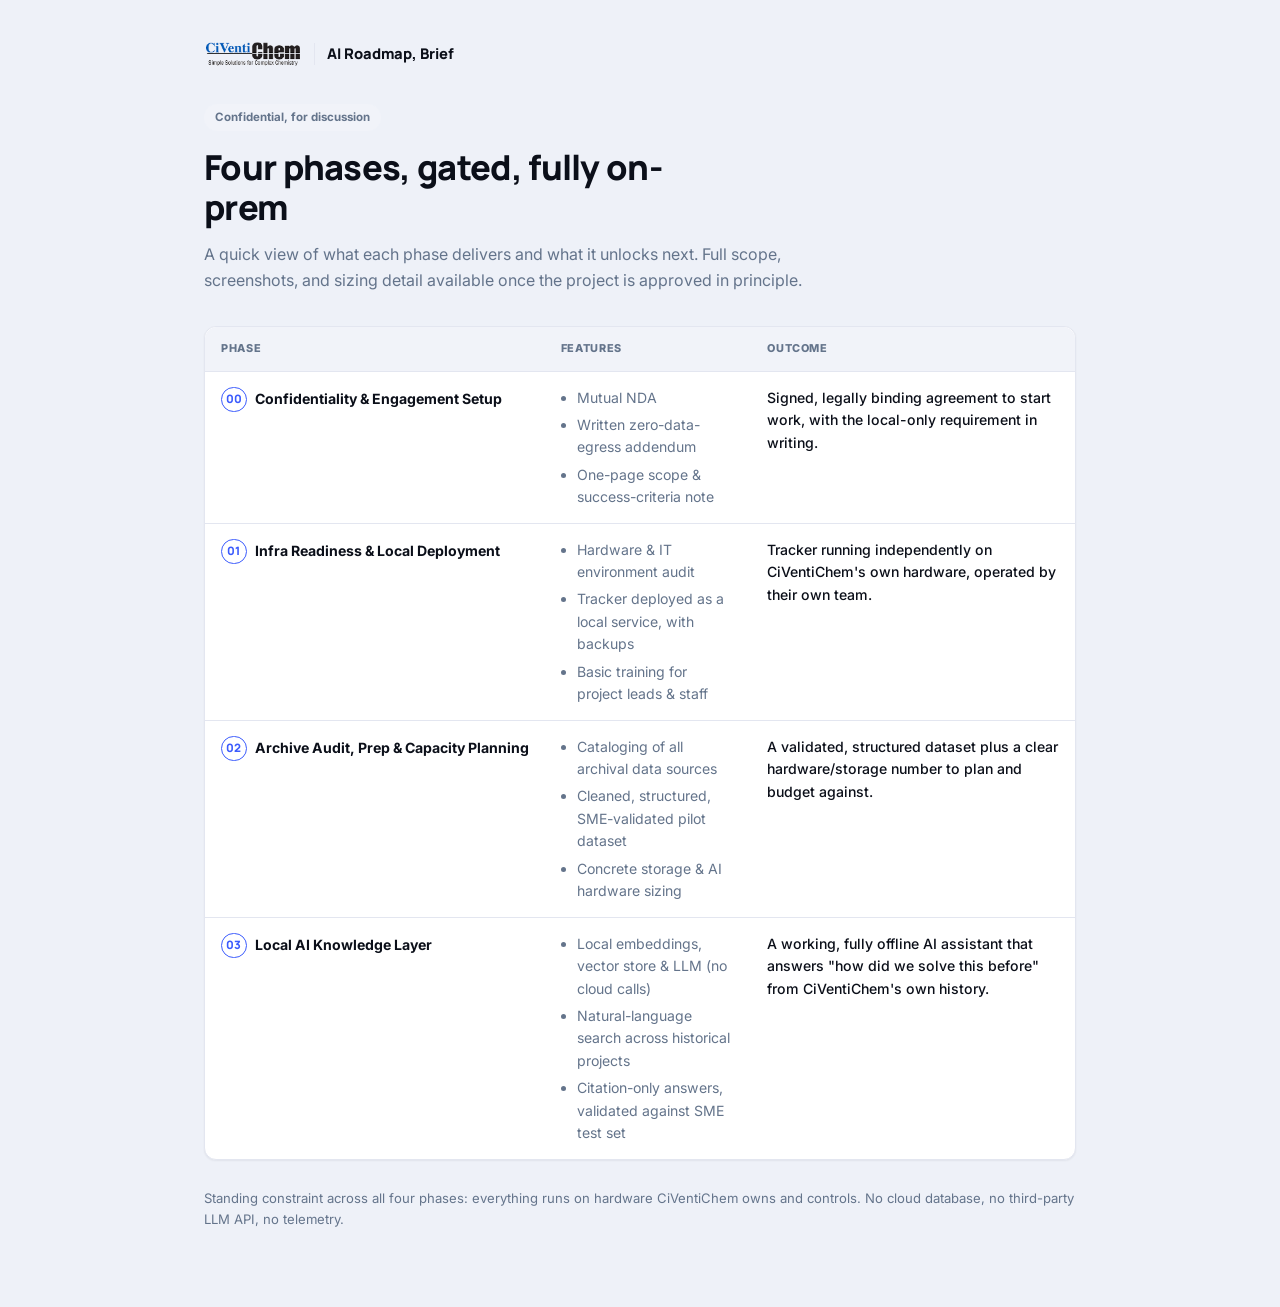
==== docs/proposal/brief/index.html @ 5295c0d1 "Add a one-table discussion brief, separate from the full roadmap Feedback was that the full roadmap " ====
<!doctype html>
<html lang="en">
<head>
<meta charset="utf-8">
<meta name="viewport" content="width=device-width, initial-scale=1">
<title>CiVentiChem Roadmap Brief</title>
<link rel="preconnect" href="https://fonts.gstatic.com" crossorigin>
<link rel="stylesheet" href="https://fonts.googleapis.com/css2?family=Manrope:wght@700;800&family=Inter:wght@400;500;600;700&display=swap">
<style>
  :root{
    --page-bg:#eef1f8;
    --card:#ffffff;
    --foreground:#0b0f19;
    --muted:#f1f3f9;
    --muted-foreground:#64748b;
    --primary:#3b5bfd;
    --accent:#e05299;
    --border:#e3e6f0;
    --radius:0.75rem;
    --font-body:"Inter", system-ui, sans-serif;
    --font-heading:"Manrope", system-ui, sans-serif;
    --shadow-sm:0 1px 2px rgba(15,23,42,.06);
  }
  *{ box-sizing:border-box; }
  body{
    margin:0; background:var(--page-bg); color:var(--foreground);
    font-family:var(--font-body); font-size:15px; line-height:1.6;
    -webkit-font-smoothing:antialiased;
  }
  h1,h2{ font-family:var(--font-heading); font-weight:800; letter-spacing:-0.02em; margin:0; }
  .shell{ max-width:920px; margin:0 auto; padding:2.5rem 1.5rem 4rem; }

  .brand{ display:flex; align-items:center; gap:.75rem; margin-bottom:2.25rem; }
  .brand img{ height:1.75rem; width:auto; display:block; }
  .brand-divider{ width:1px; height:1.4rem; background:var(--border); }
  .brand-name{ font-family:var(--font-heading); font-weight:800; font-size:.92rem; }

  .badge{
    display:inline-flex; align-items:center; border-radius:999px;
    padding:.28rem .7rem; font-size:.72rem; font-weight:700;
    background:var(--muted); color:var(--muted-foreground); margin-bottom:1rem;
  }

  h1{ font-size:clamp(1.6rem,3.4vw,2.15rem); line-height:1.15; max-width:22ch; margin-bottom:.85rem; }
  .dek{ color:var(--muted-foreground); font-size:1rem; max-width:64ch; margin-bottom:2rem; }

  .table-wrap{
    overflow-x:auto; background:var(--card); border:1px solid var(--border);
    border-radius:var(--radius); box-shadow:var(--shadow-sm);
  }
  table{ width:100%; border-collapse:collapse; font-size:.88rem; }
  th{
    text-align:left; font-size:.68rem; font-weight:800; letter-spacing:.06em; text-transform:uppercase;
    color:var(--muted-foreground); padding:.85rem 1rem; border-bottom:1px solid var(--border);
    background:var(--muted);
  }
  th:first-child{ border-top-left-radius:var(--radius); }
  th:last-child{ border-top-right-radius:var(--radius); }
  td{ padding:.9rem 1rem; border-bottom:1px solid var(--border); vertical-align:top; }
  tr:last-child td{ border-bottom:none; }
  .phase-cell{ white-space:nowrap; }
  .phase-num{
    display:inline-flex; align-items:center; justify-content:center;
    width:1.6rem; height:1.6rem; border-radius:50%; border:1.5px solid var(--primary);
    color:var(--primary); font-family:var(--font-heading); font-weight:800; font-size:.72rem;
    margin-right:.5rem;
  }
  .phase-name{ font-weight:700; }
  td ul{ margin:0; padding-left:1.05rem; color:var(--muted-foreground); }
  td ul li{ margin-bottom:.3rem; }
  td ul li:last-child{ margin-bottom:0; }
  .outcome{ color:var(--foreground); font-weight:500; }

  .footnote{ margin-top:1.75rem; font-size:.82rem; color:var(--muted-foreground); }
</style>
</head>
<body>
  <div class="shell">
    <div class="brand">
      <img src="civentichem-logo.png" alt="CiVentiChem">
      <div class="brand-divider"></div>
      <span class="brand-name">AI Roadmap, Brief</span>
    </div>

    <span class="badge">Confidential, for discussion</span>
    <h1>Four phases, gated, fully on-prem</h1>
    <p class="dek">A quick view of what each phase delivers and what it unlocks next. Full scope, screenshots, and sizing detail available once the project is approved in principle.</p>

    <div class="table-wrap">
      <table>
        <thead>
          <tr>
            <th>Phase</th>
            <th>Features</th>
            <th>Outcome</th>
          </tr>
        </thead>
        <tbody>
          <tr>
            <td class="phase-cell"><span class="phase-num">00</span><span class="phase-name">Confidentiality &amp; Engagement Setup</span></td>
            <td>
              <ul>
                <li>Mutual NDA</li>
                <li>Written zero-data-egress addendum</li>
                <li>One-page scope &amp; success-criteria note</li>
              </ul>
            </td>
            <td class="outcome">Signed, legally binding agreement to start work, with the local-only requirement in writing.</td>
          </tr>
          <tr>
            <td class="phase-cell"><span class="phase-num">01</span><span class="phase-name">Infra Readiness &amp; Local Deployment</span></td>
            <td>
              <ul>
                <li>Hardware &amp; IT environment audit</li>
                <li>Tracker deployed as a local service, with backups</li>
                <li>Basic training for project leads &amp; staff</li>
              </ul>
            </td>
            <td class="outcome">Tracker running independently on CiVentiChem's own hardware, operated by their own team.</td>
          </tr>
          <tr>
            <td class="phase-cell"><span class="phase-num">02</span><span class="phase-name">Archive Audit, Prep &amp; Capacity Planning</span></td>
            <td>
              <ul>
                <li>Cataloging of all archival data sources</li>
                <li>Cleaned, structured, SME-validated pilot dataset</li>
                <li>Concrete storage &amp; AI hardware sizing</li>
              </ul>
            </td>
            <td class="outcome">A validated, structured dataset plus a clear hardware/storage number to plan and budget against.</td>
          </tr>
          <tr>
            <td class="phase-cell"><span class="phase-num">03</span><span class="phase-name">Local AI Knowledge Layer</span></td>
            <td>
              <ul>
                <li>Local embeddings, vector store &amp; LLM (no cloud calls)</li>
                <li>Natural-language search across historical projects</li>
                <li>Citation-only answers, validated against SME test set</li>
              </ul>
            </td>
            <td class="outcome">A working, fully offline AI assistant that answers "how did we solve this before" from CiVentiChem's own history.</td>
          </tr>
        </tbody>
      </table>
    </div>

    <p class="footnote">Standing constraint across all four phases: everything runs on hardware CiVentiChem owns and controls. No cloud database, no third-party LLM API, no telemetry.</p>
  </div>
</body>
</html>
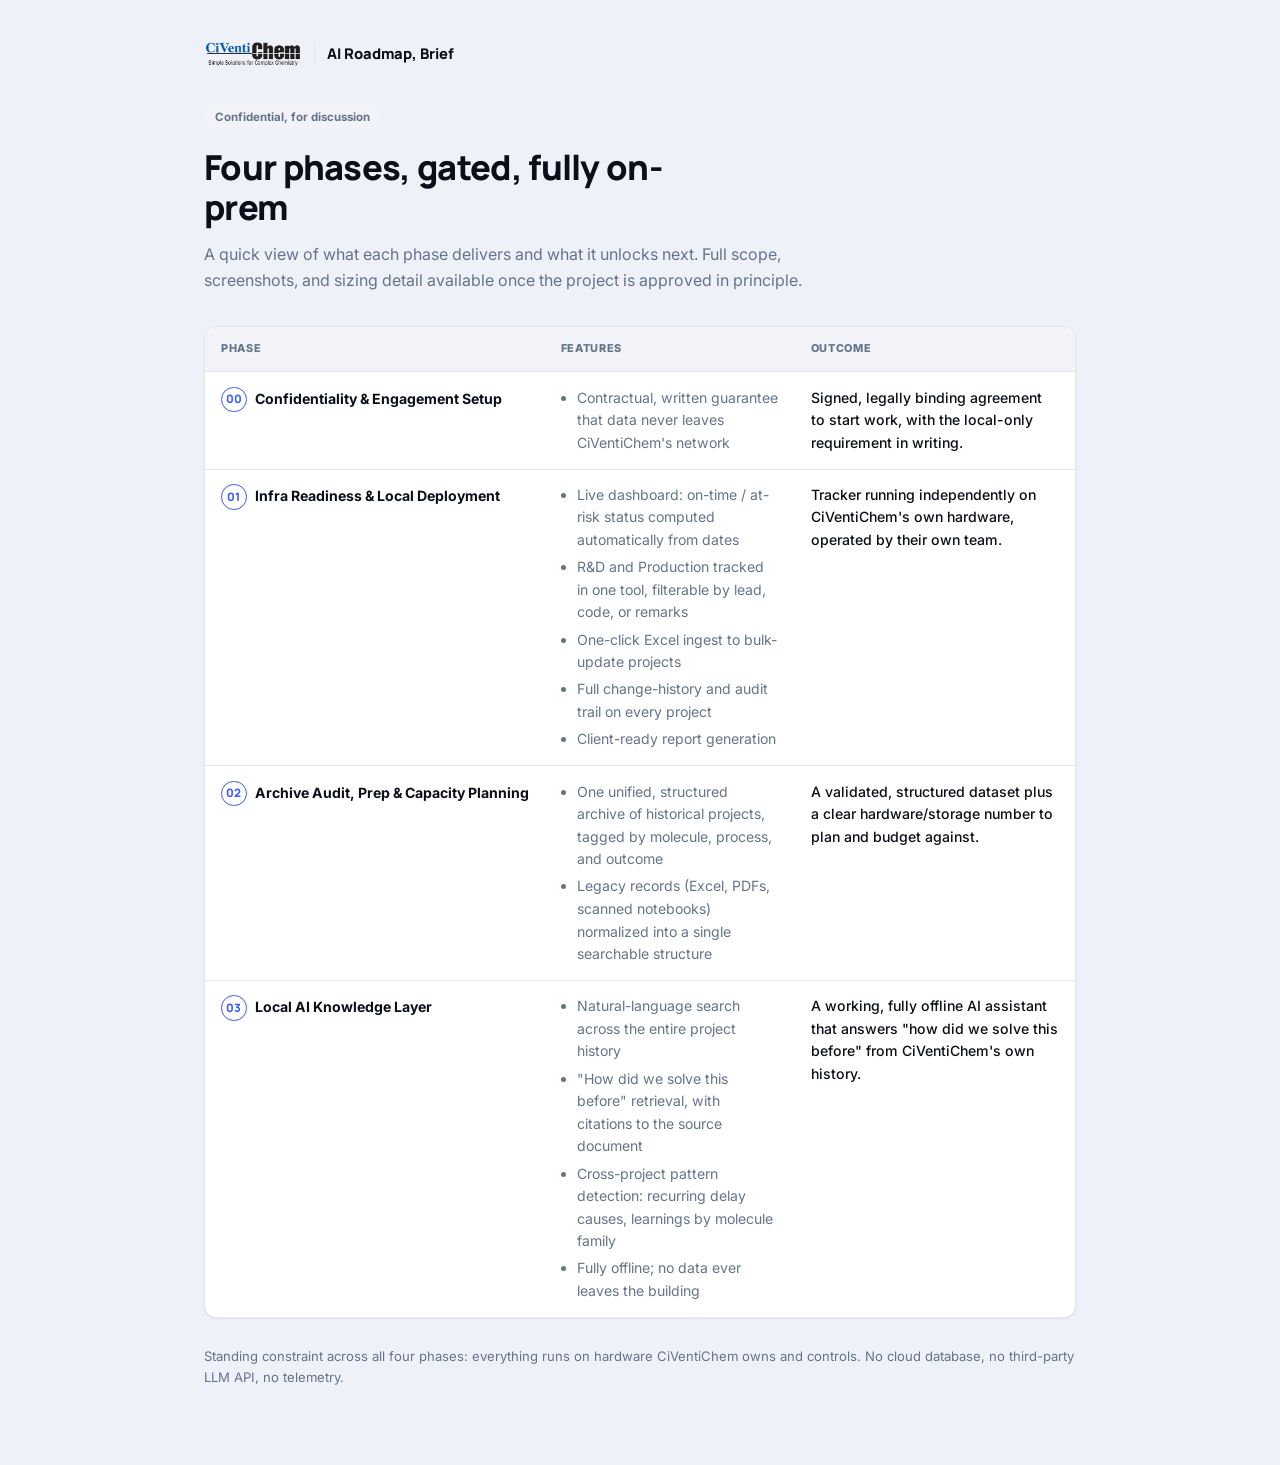
==== commit e5fbc479: "Rewrite brief's Features column around product capabilities Was listing phase activities (NDA, hardw" ====
--- a/docs/proposal/brief/index.html
+++ b/docs/proposal/brief/index.html
@@ -100,9 +100,7 @@
             <td class="phase-cell"><span class="phase-num">00</span><span class="phase-name">Confidentiality &amp; Engagement Setup</span></td>
             <td>
               <ul>
-                <li>Mutual NDA</li>
-                <li>Written zero-data-egress addendum</li>
-                <li>One-page scope &amp; success-criteria note</li>
+                <li>Contractual, written guarantee that data never leaves CiVentiChem's network</li>
               </ul>
             </td>
             <td class="outcome">Signed, legally binding agreement to start work, with the local-only requirement in writing.</td>
@@ -111,9 +109,11 @@
             <td class="phase-cell"><span class="phase-num">01</span><span class="phase-name">Infra Readiness &amp; Local Deployment</span></td>
             <td>
               <ul>
-                <li>Hardware &amp; IT environment audit</li>
-                <li>Tracker deployed as a local service, with backups</li>
-                <li>Basic training for project leads &amp; staff</li>
+                <li>Live dashboard: on-time / at-risk status computed automatically from dates</li>
+                <li>R&amp;D and Production tracked in one tool, filterable by lead, code, or remarks</li>
+                <li>One-click Excel ingest to bulk-update projects</li>
+                <li>Full change-history and audit trail on every project</li>
+                <li>Client-ready report generation</li>
               </ul>
             </td>
             <td class="outcome">Tracker running independently on CiVentiChem's own hardware, operated by their own team.</td>
@@ -122,9 +122,8 @@
             <td class="phase-cell"><span class="phase-num">02</span><span class="phase-name">Archive Audit, Prep &amp; Capacity Planning</span></td>
             <td>
               <ul>
-                <li>Cataloging of all archival data sources</li>
-                <li>Cleaned, structured, SME-validated pilot dataset</li>
-                <li>Concrete storage &amp; AI hardware sizing</li>
+                <li>One unified, structured archive of historical projects, tagged by molecule, process, and outcome</li>
+                <li>Legacy records (Excel, PDFs, scanned notebooks) normalized into a single searchable structure</li>
               </ul>
             </td>
             <td class="outcome">A validated, structured dataset plus a clear hardware/storage number to plan and budget against.</td>
@@ -133,9 +132,10 @@
             <td class="phase-cell"><span class="phase-num">03</span><span class="phase-name">Local AI Knowledge Layer</span></td>
             <td>
               <ul>
-                <li>Local embeddings, vector store &amp; LLM (no cloud calls)</li>
-                <li>Natural-language search across historical projects</li>
-                <li>Citation-only answers, validated against SME test set</li>
+                <li>Natural-language search across the entire project history</li>
+                <li>"How did we solve this before" retrieval, with citations to the source document</li>
+                <li>Cross-project pattern detection: recurring delay causes, learnings by molecule family</li>
+                <li>Fully offline; no data ever leaves the building</li>
               </ul>
             </td>
             <td class="outcome">A working, fully offline AI assistant that answers "how did we solve this before" from CiVentiChem's own history.</td>
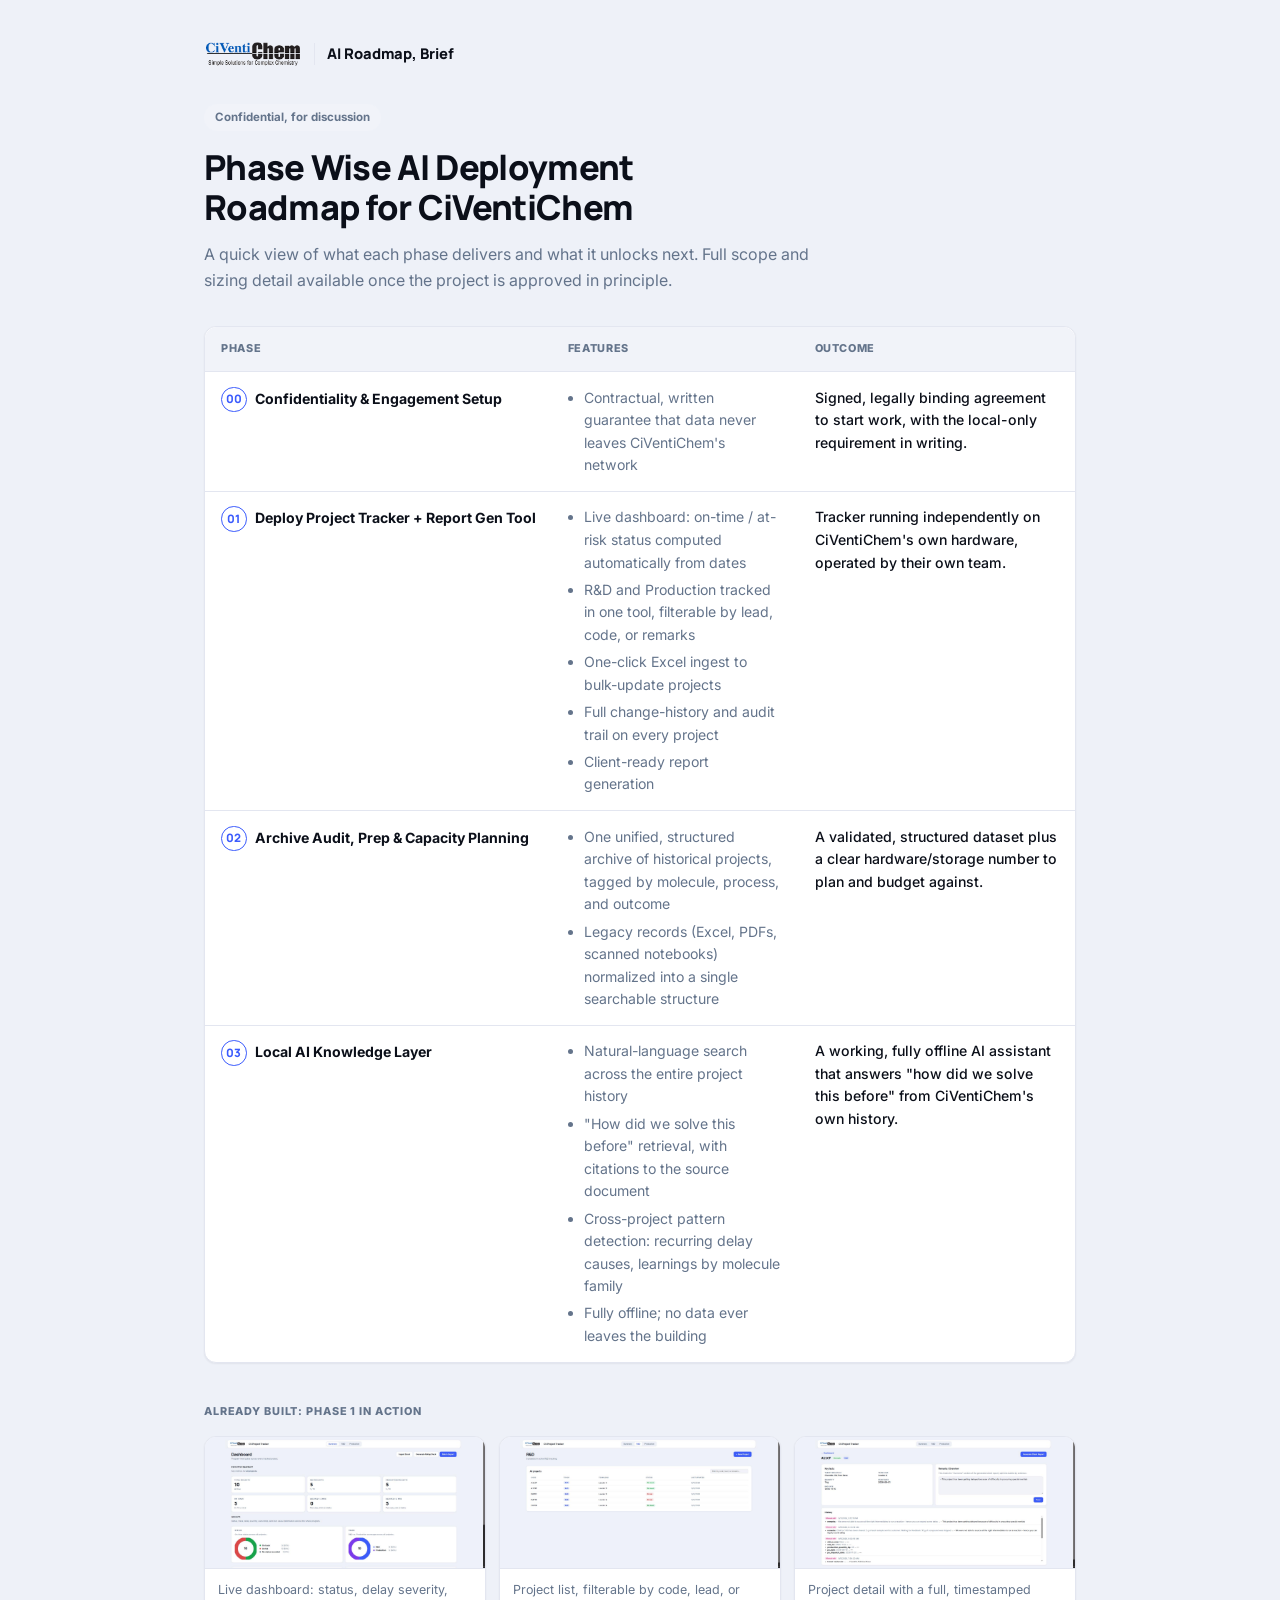
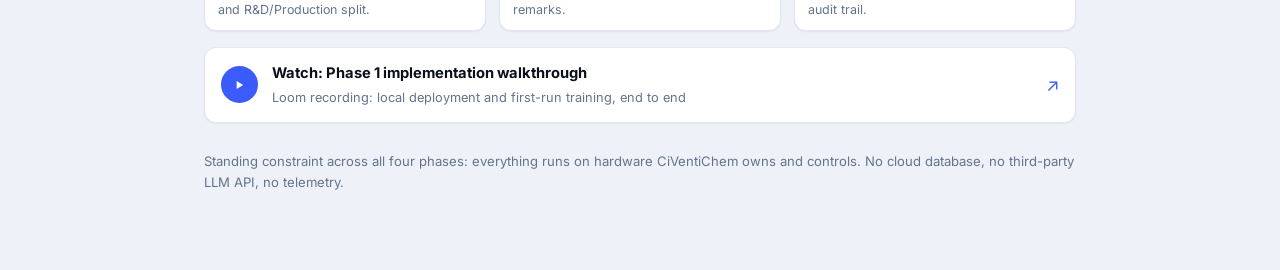
==== commit cf865c87: "Rename Phase 1, retitle brief, add screenshots and Loom link - Phase 1 renamed to "Deploy Project Tr" ====
--- a/docs/proposal/brief/index.html
+++ b/docs/proposal/brief/index.html
@@ -3,7 +3,7 @@
 <head>
 <meta charset="utf-8">
 <meta name="viewport" content="width=device-width, initial-scale=1">
-<title>CiVentiChem Roadmap Brief</title>
+<title>Phase Wise AI Deployment Roadmap for CiVentiChem</title>
 <link rel="preconnect" href="https://fonts.gstatic.com" crossorigin>
 <link rel="stylesheet" href="https://fonts.googleapis.com/css2?family=Manrope:wght@700;800&family=Inter:wght@400;500;600;700&display=swap">
 <style>
@@ -72,6 +72,30 @@
   .outcome{ color:var(--foreground); font-weight:500; }
 
   .footnote{ margin-top:1.75rem; font-size:.82rem; color:var(--muted-foreground); }
+
+  .section-eyebrow{ font-size:.68rem; font-weight:800; letter-spacing:.08em; text-transform:uppercase; color:var(--muted-foreground); margin:2.5rem 0 1rem; }
+  .gallery{ display:grid; grid-template-columns:repeat(3,1fr); gap:.85rem; }
+  .gallery-item{ background:var(--card); border:1px solid var(--border); border-radius:var(--radius); box-shadow:var(--shadow-sm); overflow:hidden; }
+  .gallery-item img{ display:block; width:100%; height:auto; border-bottom:1px solid var(--border); }
+  .gallery-cap{ padding:.65rem .8rem; font-size:.78rem; color:var(--muted-foreground); }
+  @media (max-width:700px){ .gallery{ grid-template-columns:1fr; } }
+
+  .video-link{
+    display:flex; align-items:center; gap:.9rem; text-decoration:none; color:var(--foreground);
+    background:var(--card); border:1px solid var(--border); border-radius:var(--radius);
+    box-shadow:var(--shadow-sm); padding:.85rem 1rem; margin-top:1rem;
+    transition:border-color .15s ease, transform .15s ease;
+  }
+  .video-link:hover{ border-color:var(--primary); transform:translateY(-1px); }
+  .video-play{
+    flex-shrink:0; width:2.3rem; height:2.3rem; border-radius:50%;
+    background:var(--primary); color:#fff; display:flex; align-items:center; justify-content:center;
+  }
+  .video-play svg{ width:14px; height:14px; }
+  .video-text{ display:flex; flex-direction:column; gap:.15rem; flex:1; }
+  .video-title{ font-weight:700; font-size:.92rem; }
+  .video-sub{ font-size:.8rem; color:var(--muted-foreground); }
+  .video-arrow{ color:var(--primary); font-size:1.1rem; flex-shrink:0; }
 </style>
 </head>
 <body>
@@ -83,8 +107,8 @@
     </div>
 
     <span class="badge">Confidential, for discussion</span>
-    <h1>Four phases, gated, fully on-prem</h1>
-    <p class="dek">A quick view of what each phase delivers and what it unlocks next. Full scope, screenshots, and sizing detail available once the project is approved in principle.</p>
+    <h1>Phase Wise AI Deployment Roadmap for CiVentiChem</h1>
+    <p class="dek">A quick view of what each phase delivers and what it unlocks next. Full scope and sizing detail available once the project is approved in principle.</p>
 
     <div class="table-wrap">
       <table>
@@ -106,7 +130,7 @@
             <td class="outcome">Signed, legally binding agreement to start work, with the local-only requirement in writing.</td>
           </tr>
           <tr>
-            <td class="phase-cell"><span class="phase-num">01</span><span class="phase-name">Infra Readiness &amp; Local Deployment</span></td>
+            <td class="phase-cell"><span class="phase-num">01</span><span class="phase-name">Deploy Project Tracker + Report Gen Tool</span></td>
             <td>
               <ul>
                 <li>Live dashboard: on-time / at-risk status computed automatically from dates</li>
@@ -144,6 +168,31 @@
       </table>
     </div>
 
+    <div class="section-eyebrow">Already built: Phase 1 in action</div>
+    <div class="gallery">
+      <div class="gallery-item">
+        <img src="assets/dashboard.jpg" alt="Tracker dashboard showing project counts, on-time status, and track split">
+        <div class="gallery-cap">Live dashboard: status, delay severity, and R&amp;D/Production split.</div>
+      </div>
+      <div class="gallery-item">
+        <img src="assets/rd-list.jpg" alt="R&D project list with track, team lead, status and last-updated columns">
+        <div class="gallery-cap">Project list, filterable by code, lead, or remarks.</div>
+      </div>
+      <div class="gallery-item">
+        <img src="assets/project-detail.jpg" alt="Project detail page showing key facts, remarks, and a full edit history timeline">
+        <div class="gallery-cap">Project detail with a full, timestamped audit trail.</div>
+      </div>
+    </div>
+
+    <a class="video-link" href="https://www.loom.com/share/38b9f9ec80e9459db69d7ce160e6f28f" target="_blank" rel="noopener noreferrer">
+      <span class="video-play"><svg viewBox="0 0 24 24" fill="currentColor"><path d="M8 5v14l11-7Z"/></svg></span>
+      <span class="video-text">
+        <span class="video-title">Watch: Phase 1 implementation walkthrough</span>
+        <span class="video-sub">Loom recording: local deployment and first-run training, end to end</span>
+      </span>
+      <span class="video-arrow" aria-hidden="true">&#8599;</span>
+    </a>
+
     <p class="footnote">Standing constraint across all four phases: everything runs on hardware CiVentiChem owns and controls. No cloud database, no third-party LLM API, no telemetry.</p>
   </div>
 </body>
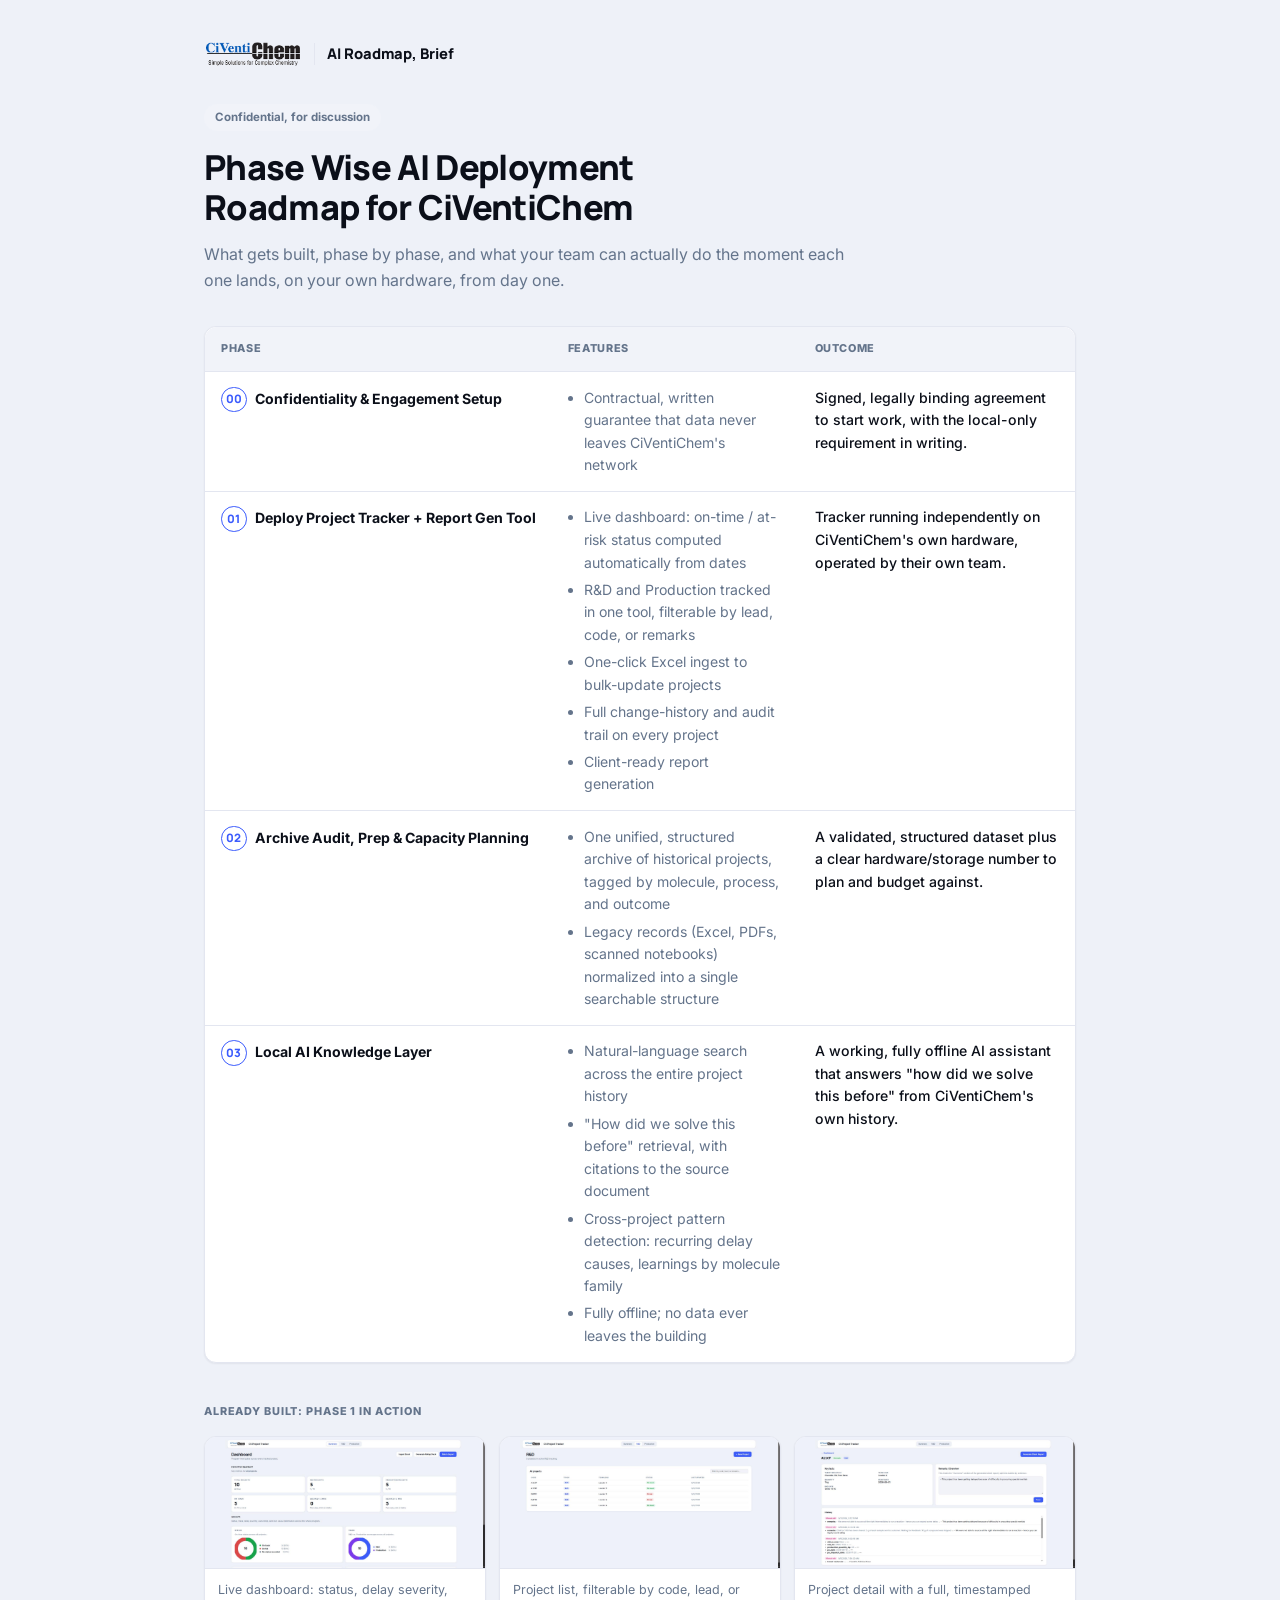
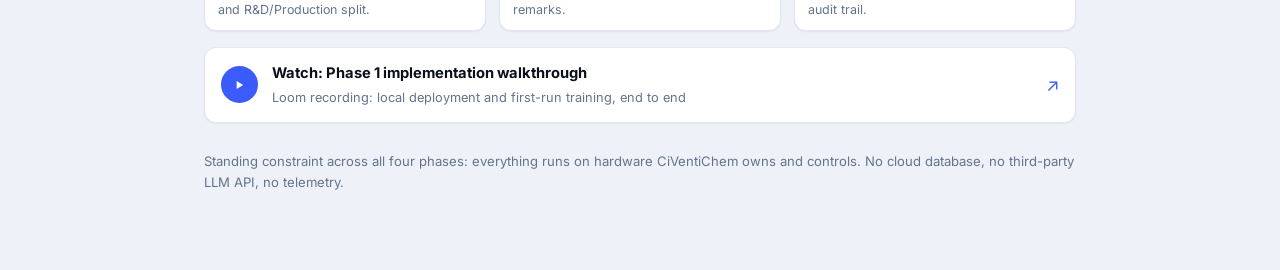
==== commit 6b9b15cf: "Rewrite the brief's description line Cuts the "approved in principle" caveat and leads with what the" ====
--- a/docs/proposal/brief/index.html
+++ b/docs/proposal/brief/index.html
@@ -108,7 +108,7 @@
 
     <span class="badge">Confidential, for discussion</span>
     <h1>Phase Wise AI Deployment Roadmap for CiVentiChem</h1>
-    <p class="dek">A quick view of what each phase delivers and what it unlocks next. Full scope and sizing detail available once the project is approved in principle.</p>
+    <p class="dek">What gets built, phase by phase, and what your team can actually do the moment each one lands, on your own hardware, from day one.</p>
 
     <div class="table-wrap">
       <table>
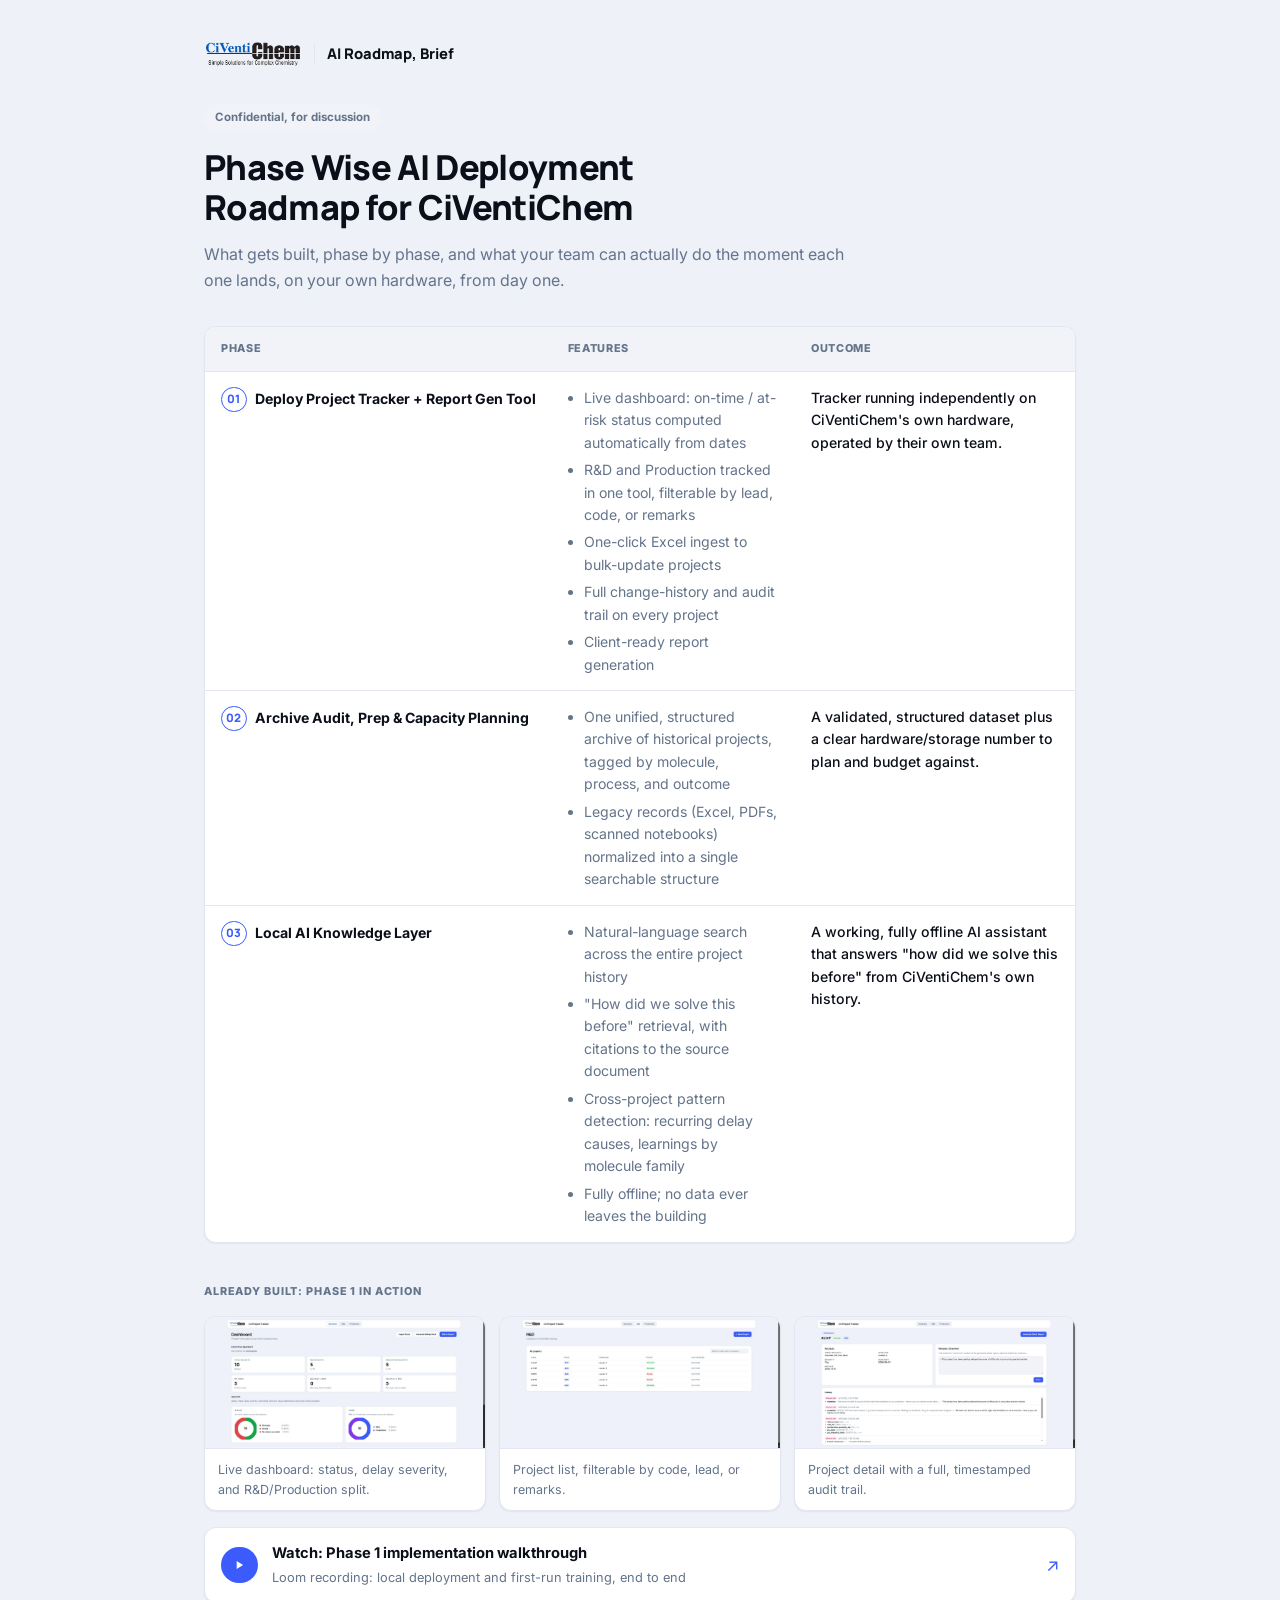
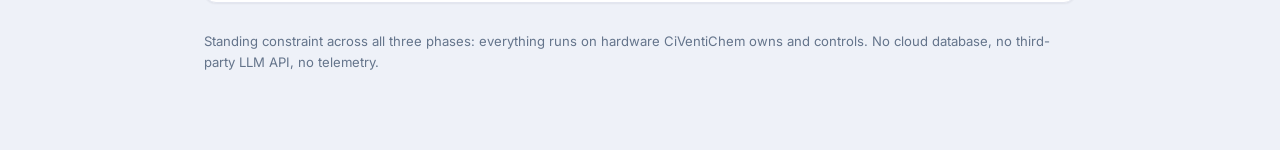
==== commit e2a14c49: "Drop the NDA/engagement-setup row from the brief Down to 3 phases (deploy, archive prep, AI layer), " ====
--- a/docs/proposal/brief/index.html
+++ b/docs/proposal/brief/index.html
@@ -121,15 +121,6 @@
         </thead>
         <tbody>
           <tr>
-            <td class="phase-cell"><span class="phase-num">00</span><span class="phase-name">Confidentiality &amp; Engagement Setup</span></td>
-            <td>
-              <ul>
-                <li>Contractual, written guarantee that data never leaves CiVentiChem's network</li>
-              </ul>
-            </td>
-            <td class="outcome">Signed, legally binding agreement to start work, with the local-only requirement in writing.</td>
-          </tr>
-          <tr>
             <td class="phase-cell"><span class="phase-num">01</span><span class="phase-name">Deploy Project Tracker + Report Gen Tool</span></td>
             <td>
               <ul>
@@ -193,7 +184,7 @@
       <span class="video-arrow" aria-hidden="true">&#8599;</span>
     </a>
 
-    <p class="footnote">Standing constraint across all four phases: everything runs on hardware CiVentiChem owns and controls. No cloud database, no third-party LLM API, no telemetry.</p>
+    <p class="footnote">Standing constraint across all three phases: everything runs on hardware CiVentiChem owns and controls. No cloud database, no third-party LLM API, no telemetry.</p>
   </div>
 </body>
 </html>
